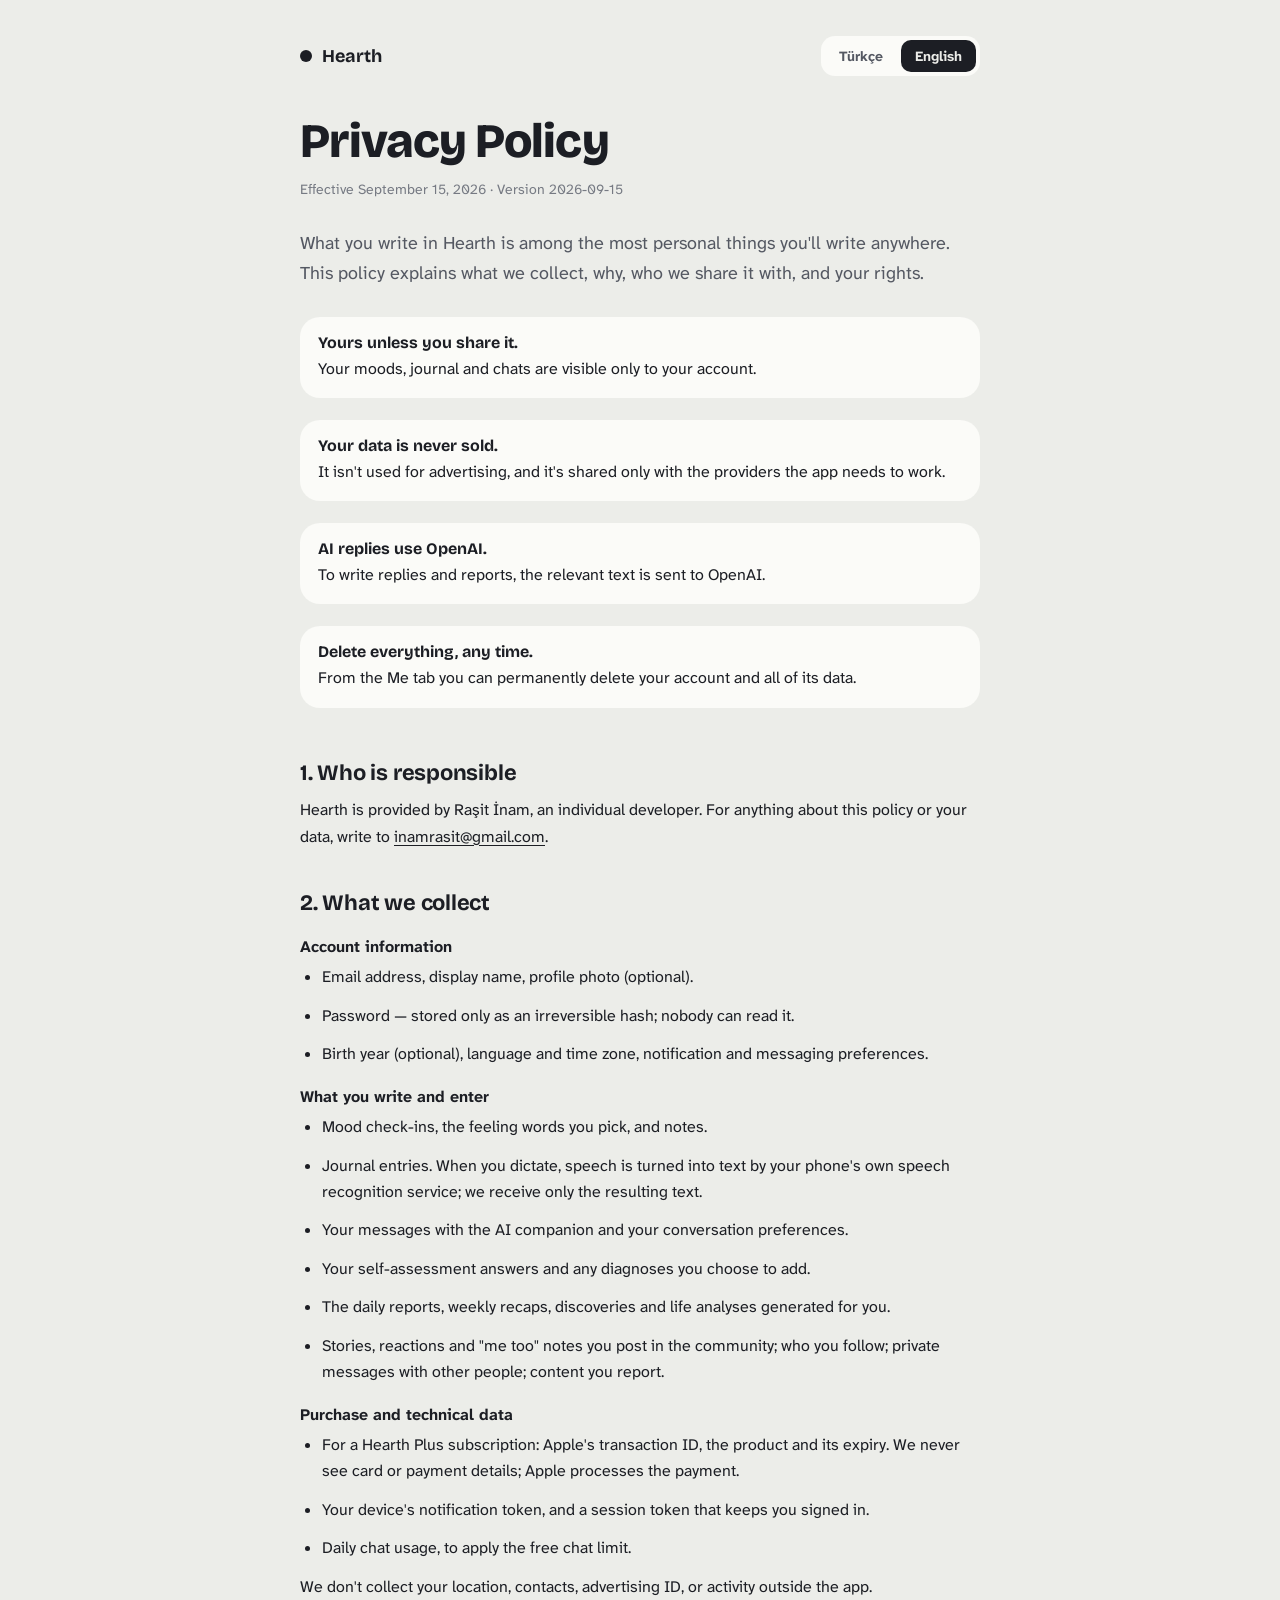
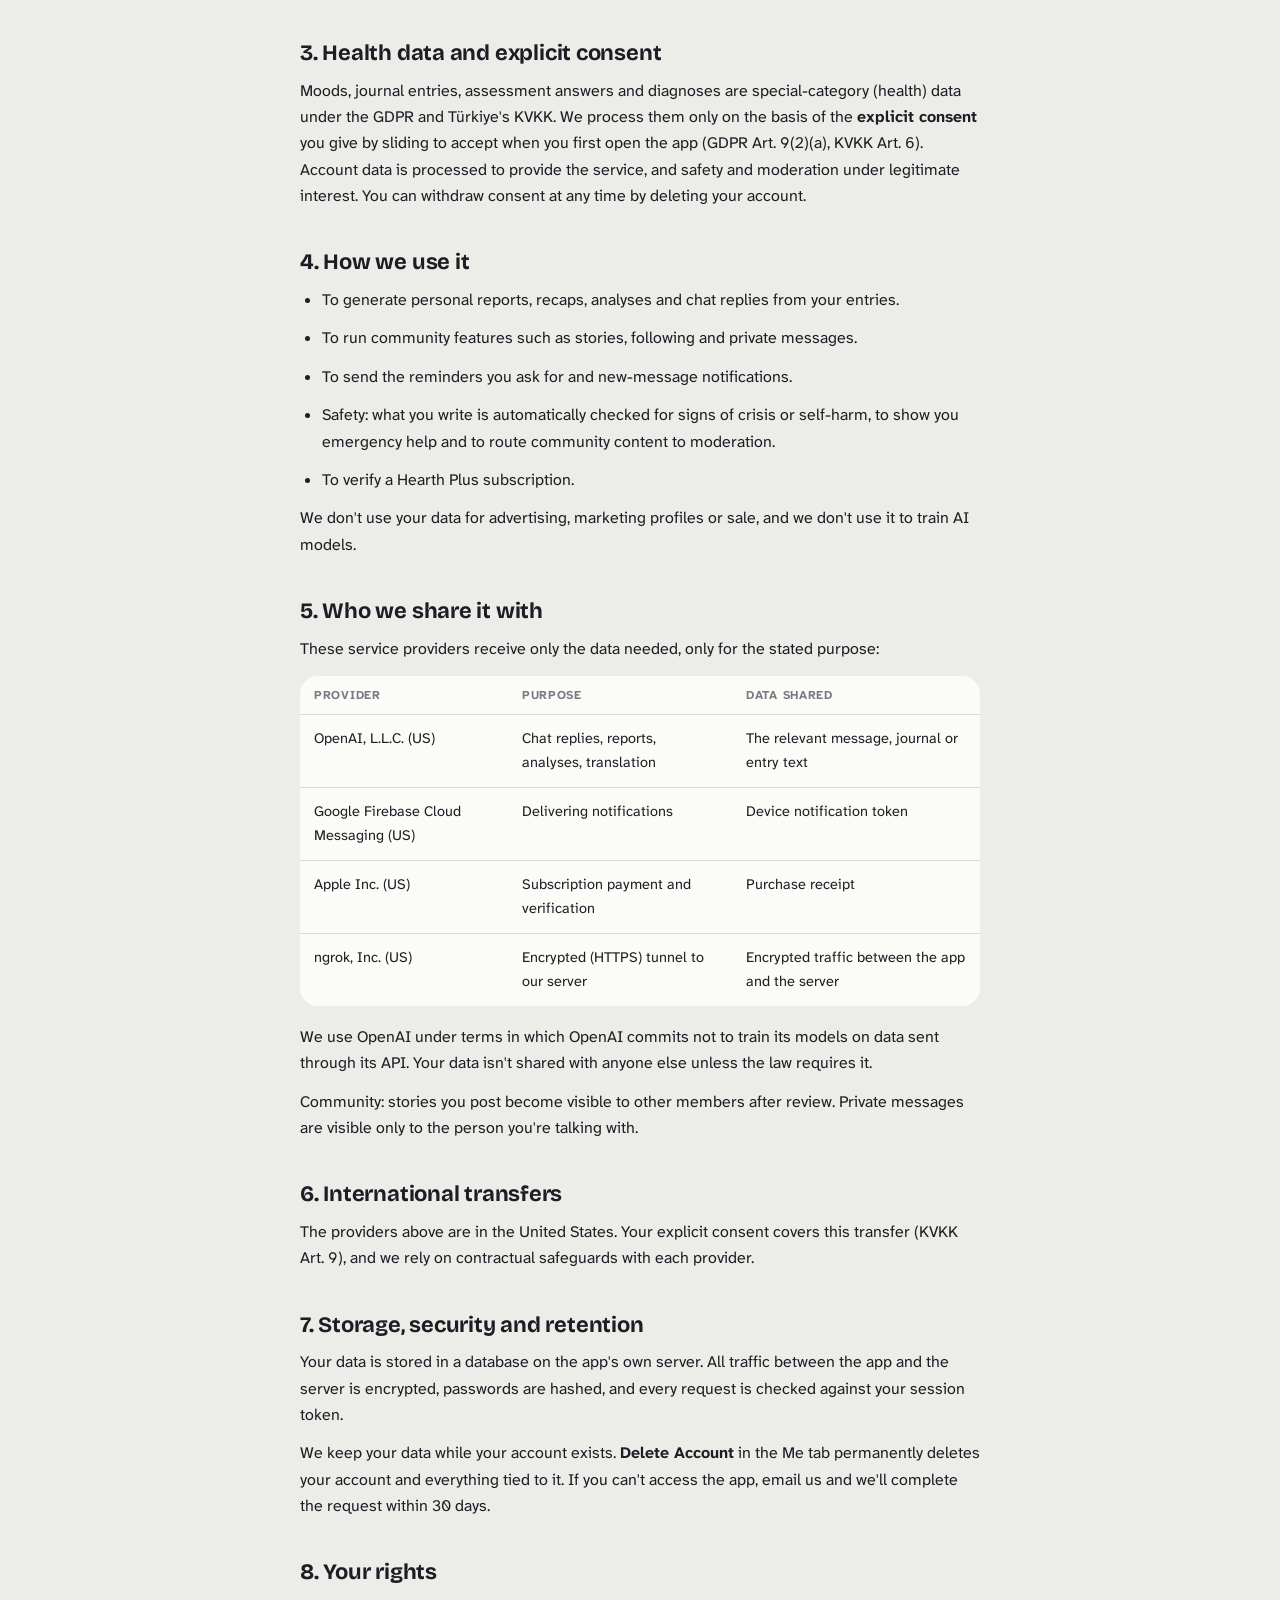
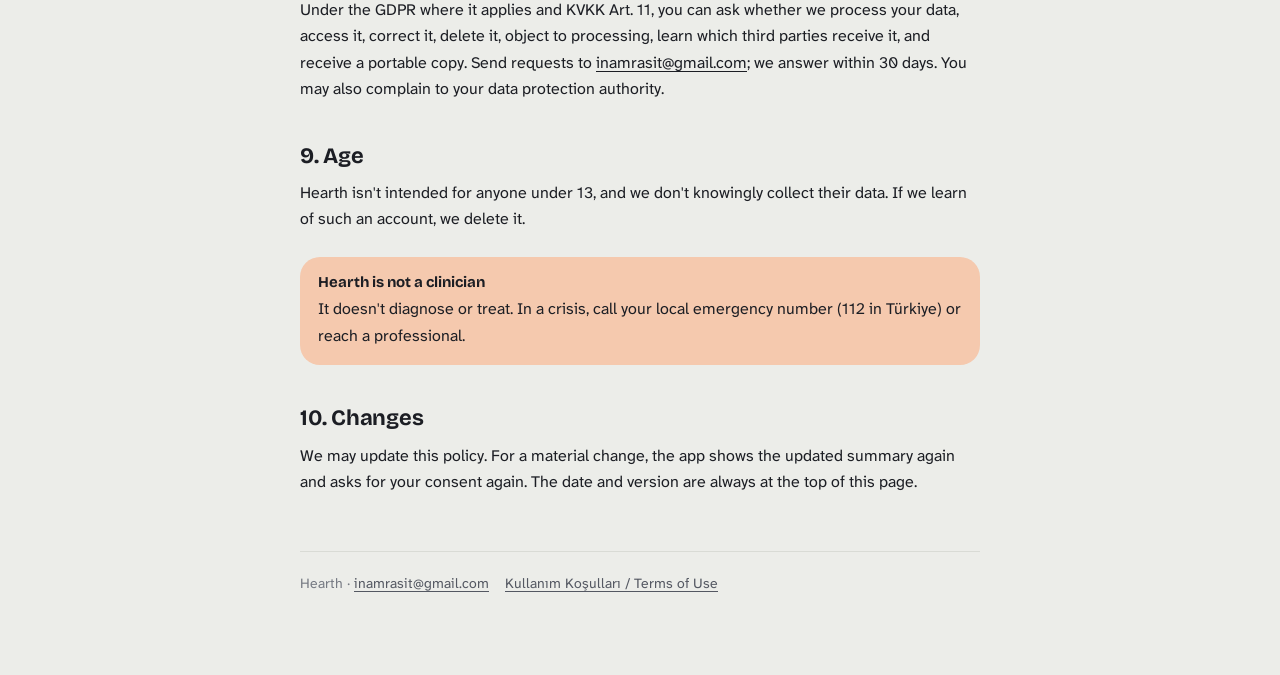
==== index.html @ f1af6a99 "Publish the Hearth privacy policy and terms of use Co-Authored-By: Claude Opus 5 <noreply@anthropic." ====
<!doctype html>
<html lang="tr">
<head>
<meta charset="utf-8">
<meta name="viewport" content="width=device-width, initial-scale=1">
<title>Hearth Privacy Policy</title>
<meta name="description" content="How Hearth collects, uses and protects your data.">
<link rel="preconnect" href="https://fonts.googleapis.com">
<link rel="preconnect" href="https://fonts.gstatic.com" crossorigin>
<link href="https://fonts.googleapis.com/css2?family=Atkinson+Hyperlegible+Next:wght@400;700&family=Bricolage+Grotesque:opsz,wght@12..96,700;12..96,800&display=swap" rel="stylesheet">
<link rel="stylesheet" href="style.css">
</head>
<body>
<div class="wrap">
  <div class="top">
    <a class="brand" href="./"><i></i>Hearth</a>
    <div class="langs" role="group" aria-label="Language">
      <button type="button" data-set="tr" aria-pressed="true">Türkçe</button>
      <button type="button" data-set="en" aria-pressed="false">English</button>
    </div>
  </div>

  <!-- ============================ TÜRKÇE ============================ -->
  <main data-lang="tr" class="on">
    <h1>Gizlilik Politikası</h1>
    <p class="meta">Yürürlük: 15 Eylül 2026 · Sürüm 2026-09-15</p>
    <p class="lead">Hearth'e yazdıkların, en kişisel şeylerinin arasında. Bu politika hangi verileri topladığımızı, neden topladığımızı, kimlerle paylaştığımızı ve haklarını açıklar.</p>

    <ul class="summary">
      <li><b>Sen paylaşmadıkça senin.</b>Ruh hali kayıtların, günlüğün ve sohbetlerin yalnızca senin hesabına görünür.</li>
      <li><b>Verilerin satılmaz.</b>Reklam için kullanılmaz; yalnızca uygulamanın çalışması için gereken sağlayıcılarla paylaşılır.</li>
      <li><b>Yapay zekâ yanıtları için OpenAI kullanılır.</b>Yanıt ve rapor yazabilmek için ilgili metin OpenAI'a gönderilir.</li>
      <li><b>İstediğin an her şeyi silebilirsin.</b>Ben sekmesinden hesabını ve ona bağlı tüm verileri kalıcı olarak silersin.</li>
    </ul>

    <h2>1. Veri sorumlusu</h2>
    <p>Hearth, bireysel geliştirici Raşit İnam tarafından sunulur. Bu politika ve verilerinle ilgili her konuda <a href="mailto:inamrasit@gmail.com">inamrasit@gmail.com</a> adresinden ulaşabilirsin.</p>

    <h2>2. Topladığımız veriler</h2>
    <h3>Hesap bilgileri</h3>
    <ul>
      <li>E-posta adresi, görünen ad, profil fotoğrafı (isteğe bağlı).</li>
      <li>Şifre — yalnızca geri döndürülemez biçimde (hash) saklanır, kimse düz metnini göremez.</li>
      <li>Doğum yılı (isteğe bağlı), dil ve saat dilimi, bildirim ve mesajlaşma tercihleri.</li>
    </ul>
    <h3>Senin yazdıkların ve girdiklerin</h3>
    <ul>
      <li>Ruh hali kayıtları, seçtiğin duygu kelimeleri ve notlar.</li>
      <li>Günlük yazıları. Sesle yazdırdığında metne dönüştürme telefonunun kendi ses tanıma hizmetiyle yapılır; bize yalnızca ortaya çıkan metin gelir.</li>
      <li>Yapay zekâ ile sohbet mesajların ve sohbet tercihlerin.</li>
      <li>Kendi değerlendirme testi yanıtların ve eklemeyi seçtiğin tanılar.</li>
      <li>Senin için üretilen günlük raporlar, haftalık özetler, keşifler ve yaşam analizleri.</li>
      <li>Toplulukta paylaştığın hikayeler, tepkiler ve "ben de" notları; takip ettiklerin; başka kullanıcılarla özel mesajların; bildirdiğin içerikler.</li>
    </ul>
    <h3>Satın alma ve teknik veriler</h3>
    <ul>
      <li>Hearth Plus aboneliğin için Apple'ın işlem kimliği, ürün ve bitiş tarihi. Kart veya ödeme bilgilerini hiçbir zaman görmeyiz; ödemeyi Apple işler.</li>
      <li>Bildirim gönderebilmek için cihazının bildirim jetonu ve oturumunu açık tutan bir oturum belirteci.</li>
      <li>Ücretsiz sohbet sınırını uygulamak için günlük sohbet kullanım miktarı.</li>
    </ul>
    <p>Konum, rehber, reklam kimliği ya da uygulama dışındaki etkinliğini toplamıyoruz.</p>

    <h2>3. Sağlık verisi ve açık rıza</h2>
    <p>Ruh hali, günlük, test yanıtları ve tanılar; KVKK'da "özel nitelikli kişisel veri", GDPR'da "özel kategori veri" sayılır. Bu verileri yalnızca uygulamayı ilk açtığında kaydırarak verdiğin <strong>açık rızaya</strong> dayanarak işleriz (KVKK m.6, GDPR m.9/2-a). Hesap verilerini sözleşmenin ifası, güvenlik ve moderasyon işlemlerini meşru menfaat kapsamında işleriz. Rızanı istediğin zaman hesabını silerek geri alabilirsin.</p>

    <h2>4. Verilerini ne için kullanıyoruz</h2>
    <ul>
      <li>Kayıtlarına dayanarak kişisel raporlar, özetler, analizler ve sohbet yanıtları üretmek.</li>
      <li>Hikaye paylaşımı, takip ve özel mesajlaşma gibi topluluk özelliklerini çalıştırmak.</li>
      <li>İstediğin hatırlatmaları ve yeni mesaj bildirimlerini göndermek.</li>
      <li>Güvenlik: yazdıkların kriz ya da kendine zarar verme işaretleri açısından otomatik olarak değerlendirilir. Amaç sana acil yardım bilgisi göstermek ve topluluk içeriğini moderasyona almaktır.</li>
      <li>Hearth Plus aboneliğini doğrulamak.</li>
    </ul>
    <p>Verilerini reklam, profilleme amaçlı pazarlama veya satış için kullanmayız. Yapay zekâ modellerini eğitmek için kullanmayız.</p>

    <h2>5. Kimlerle paylaşıyoruz</h2>
    <p>Aşağıdaki hizmet sağlayıcılar yalnızca belirtilen amaç için ve yalnızca gereken veriyi alır:</p>
    <div class="table">
      <table>
        <tr><th>Sağlayıcı</th><th>Amaç</th><th>Paylaşılan veri</th></tr>
        <tr><td>OpenAI, L.L.C. (ABD)</td><td>Sohbet yanıtları, raporlar, analizler, çeviri</td><td>İlgili mesaj, günlük veya kayıt metni</td></tr>
        <tr><td>Google Firebase Cloud Messaging (ABD)</td><td>Bildirim iletimi</td><td>Cihaz bildirim jetonu</td></tr>
        <tr><td>Apple Inc. (ABD)</td><td>Abonelik ödemesi ve doğrulaması</td><td>Satın alma makbuzu</td></tr>
        <tr><td>ngrok, Inc. (ABD)</td><td>Sunucuya şifreli (HTTPS) bağlantı tüneli</td><td>Uygulama ile sunucu arasındaki şifreli trafik</td></tr>
      </table>
    </div>
    <p>OpenAI'ın API üzerinden gönderilen verileri model eğitiminde kullanmadığını taahhüt ettiği koşullar altında çalışıyoruz. Yasal bir zorunluluk olmadıkça verilerin başka hiçbir üçüncü tarafla paylaşılmaz.</p>
    <p>Topluluk: paylaştığın hikayeler incelemeden sonra diğer kullanıcılara görünür. Özel mesajların yalnızca konuştuğun kişiye görünür.</p>

    <h2>6. Yurt dışına aktarım</h2>
    <p>Yukarıdaki sağlayıcılar ABD'dedir. Açık rızan, bu aktarım için de alınan rızayı kapsar (KVKK m.9). Sağlayıcılarla veriyi koruyan sözleşmesel güvenceler altında çalışırız.</p>

    <h2>7. Saklama ve güvenlik</h2>
    <p>Verilerin, uygulamanın kendi sunucusundaki veritabanında saklanır. Uygulama ile sunucu arasındaki tüm trafik şifrelidir. Şifreler hash'lenir, her istek oturum belirteciyle doğrulanır.</p>
    <p>Hesabın açık olduğu sürece verilerini saklarız. Ben sekmesindeki <strong>Hesabı sil</strong> ile hesabın ve ona bağlı tüm kayıtlar kalıcı olarak silinir. Uygulamaya erişemiyorsan e-postayla yazman yeterli; talebini en geç 30 gün içinde yerine getiririz.</p>

    <h2>8. Hakların</h2>
    <p>KVKK m.11 ve uygulandığı ölçüde GDPR kapsamında verilerinin işlenip işlenmediğini öğrenme, erişme, düzeltme, silme, işlemeye itiraz etme, aktarılan üçüncü tarafları öğrenme ve veri taşınabilirliği hakların vardır. Taleplerini <a href="mailto:inamrasit@gmail.com">inamrasit@gmail.com</a> adresine gönderebilirsin; en geç 30 gün içinde yanıtlarız. Kişisel Verileri Koruma Kurulu'na şikâyette bulunma hakkın saklıdır.</p>

    <h2>9. Yaş sınırı</h2>
    <p>Hearth 13 yaşından küçükler için değildir ve bu yaş grubundan bilerek veri toplamaz. Böyle bir hesap fark edersek sileriz.</p>

    <div class="note"><b>Hearth bir sağlık uzmanı değildir</b>Tanı koymaz, tedavi etmez. Acil bir durumdaysan 112'yi ara ya da bir uzmana başvur.</div>

    <h2>10. Değişiklikler</h2>
    <p>Bu politikayı güncelleyebiliriz. Önemli bir değişiklikte güncel özeti uygulamada yeniden gösterir, onayını tekrar isteriz. Tarih ve sürüm her zaman bu sayfanın başında yazar.</p>
  </main>

  <!-- ============================ ENGLISH ============================ -->
  <main data-lang="en">
    <h1>Privacy Policy</h1>
    <p class="meta">Effective September 15, 2026 · Version 2026-09-15</p>
    <p class="lead">What you write in Hearth is among the most personal things you'll write anywhere. This policy explains what we collect, why, who we share it with, and your rights.</p>

    <ul class="summary">
      <li><b>Yours unless you share it.</b>Your moods, journal and chats are visible only to your account.</li>
      <li><b>Your data is never sold.</b>It isn't used for advertising, and it's shared only with the providers the app needs to work.</li>
      <li><b>AI replies use OpenAI.</b>To write replies and reports, the relevant text is sent to OpenAI.</li>
      <li><b>Delete everything, any time.</b>From the Me tab you can permanently delete your account and all of its data.</li>
    </ul>

    <h2>1. Who is responsible</h2>
    <p>Hearth is provided by Raşit İnam, an individual developer. For anything about this policy or your data, write to <a href="mailto:inamrasit@gmail.com">inamrasit@gmail.com</a>.</p>

    <h2>2. What we collect</h2>
    <h3>Account information</h3>
    <ul>
      <li>Email address, display name, profile photo (optional).</li>
      <li>Password — stored only as an irreversible hash; nobody can read it.</li>
      <li>Birth year (optional), language and time zone, notification and messaging preferences.</li>
    </ul>
    <h3>What you write and enter</h3>
    <ul>
      <li>Mood check-ins, the feeling words you pick, and notes.</li>
      <li>Journal entries. When you dictate, speech is turned into text by your phone's own speech recognition service; we receive only the resulting text.</li>
      <li>Your messages with the AI companion and your conversation preferences.</li>
      <li>Your self-assessment answers and any diagnoses you choose to add.</li>
      <li>The daily reports, weekly recaps, discoveries and life analyses generated for you.</li>
      <li>Stories, reactions and "me too" notes you post in the community; who you follow; private messages with other people; content you report.</li>
    </ul>
    <h3>Purchase and technical data</h3>
    <ul>
      <li>For a Hearth Plus subscription: Apple's transaction ID, the product and its expiry. We never see card or payment details; Apple processes the payment.</li>
      <li>Your device's notification token, and a session token that keeps you signed in.</li>
      <li>Daily chat usage, to apply the free chat limit.</li>
    </ul>
    <p>We don't collect your location, contacts, advertising ID, or activity outside the app.</p>

    <h2>3. Health data and explicit consent</h2>
    <p>Moods, journal entries, assessment answers and diagnoses are special-category (health) data under the GDPR and Türkiye's KVKK. We process them only on the basis of the <strong>explicit consent</strong> you give by sliding to accept when you first open the app (GDPR Art. 9(2)(a), KVKK Art. 6). Account data is processed to provide the service, and safety and moderation under legitimate interest. You can withdraw consent at any time by deleting your account.</p>

    <h2>4. How we use it</h2>
    <ul>
      <li>To generate personal reports, recaps, analyses and chat replies from your entries.</li>
      <li>To run community features such as stories, following and private messages.</li>
      <li>To send the reminders you ask for and new-message notifications.</li>
      <li>Safety: what you write is automatically checked for signs of crisis or self-harm, to show you emergency help and to route community content to moderation.</li>
      <li>To verify a Hearth Plus subscription.</li>
    </ul>
    <p>We don't use your data for advertising, marketing profiles or sale, and we don't use it to train AI models.</p>

    <h2>5. Who we share it with</h2>
    <p>These service providers receive only the data needed, only for the stated purpose:</p>
    <div class="table">
      <table>
        <tr><th>Provider</th><th>Purpose</th><th>Data shared</th></tr>
        <tr><td>OpenAI, L.L.C. (US)</td><td>Chat replies, reports, analyses, translation</td><td>The relevant message, journal or entry text</td></tr>
        <tr><td>Google Firebase Cloud Messaging (US)</td><td>Delivering notifications</td><td>Device notification token</td></tr>
        <tr><td>Apple Inc. (US)</td><td>Subscription payment and verification</td><td>Purchase receipt</td></tr>
        <tr><td>ngrok, Inc. (US)</td><td>Encrypted (HTTPS) tunnel to our server</td><td>Encrypted traffic between the app and the server</td></tr>
      </table>
    </div>
    <p>We use OpenAI under terms in which OpenAI commits not to train its models on data sent through its API. Your data isn't shared with anyone else unless the law requires it.</p>
    <p>Community: stories you post become visible to other members after review. Private messages are visible only to the person you're talking with.</p>

    <h2>6. International transfers</h2>
    <p>The providers above are in the United States. Your explicit consent covers this transfer (KVKK Art. 9), and we rely on contractual safeguards with each provider.</p>

    <h2>7. Storage, security and retention</h2>
    <p>Your data is stored in a database on the app's own server. All traffic between the app and the server is encrypted, passwords are hashed, and every request is checked against your session token.</p>
    <p>We keep your data while your account exists. <strong>Delete Account</strong> in the Me tab permanently deletes your account and everything tied to it. If you can't access the app, email us and we'll complete the request within 30 days.</p>

    <h2>8. Your rights</h2>
    <p>Under the GDPR where it applies and KVKK Art. 11, you can ask whether we process your data, access it, correct it, delete it, object to processing, learn which third parties receive it, and receive a portable copy. Send requests to <a href="mailto:inamrasit@gmail.com">inamrasit@gmail.com</a>; we answer within 30 days. You may also complain to your data protection authority.</p>

    <h2>9. Age</h2>
    <p>Hearth isn't intended for anyone under 13, and we don't knowingly collect their data. If we learn of such an account, we delete it.</p>

    <div class="note"><b>Hearth is not a clinician</b>It doesn't diagnose or treat. In a crisis, call your local emergency number (112 in Türkiye) or reach a professional.</div>

    <h2>10. Changes</h2>
    <p>We may update this policy. For a material change, the app shows the updated summary again and asks for your consent again. The date and version are always at the top of this page.</p>
  </main>

  <footer>
    <span>Hearth · <a href="mailto:inamrasit@gmail.com">inamrasit@gmail.com</a></span>
    <a href="terms.html">Kullanım Koşulları / Terms of Use</a>
  </footer>
</div>
<script src="lang.js"></script>
</body>
</html>
---- style.css ----
:root {
  --ground: #ECEDE9;
  --card: #FBFBF8;
  --ink: #1C1E24;
  --ink-2: #545862;
  --ink-3: #767A83;
  --rule: #D9DBD5;
  --lilac: #DCCDEB;
  --mint: #BDE3CC;
  --peach: #F5C9AE;
  --on-tint: #1C1E24;
  --display: 'Bricolage Grotesque', 'Segoe UI', system-ui, sans-serif;
  --body: 'Atkinson Hyperlegible Next', 'Segoe UI', system-ui, sans-serif;
}
@media (prefers-color-scheme: dark) {
  :root {
    --ground: #14161C;
    --card: #20232B;
    --ink: #ECEDEF;
    --ink-2: #B3B7BF;
    --ink-3: #8E929B;
    --rule: #2E323B;
  }
}

* { box-sizing: border-box; }
html { -webkit-text-size-adjust: 100%; }
body {
  margin: 0;
  background: var(--ground);
  color: var(--ink);
  font: 16px/1.65 var(--body);
  -webkit-font-smoothing: antialiased;
}
.wrap { max-width: 720px; margin: 0 auto; padding: 36px 20px 80px; }

.top { display: flex; align-items: center; justify-content: space-between; gap: 12px; flex-wrap: wrap; margin-bottom: 40px; }
.brand { display: flex; align-items: center; gap: 10px; font: 700 18px/1 var(--display); color: var(--ink); text-decoration: none; }
.brand i { width: 12px; height: 12px; border-radius: 50%; background: var(--ink); }
.langs { display: flex; gap: 4px; background: var(--card); padding: 4px; border-radius: 14px; }
.langs button {
  appearance: none; border: 0; background: transparent; color: var(--ink-2);
  font: 700 14px/1 var(--body); padding: 9px 14px; border-radius: 10px; cursor: pointer;
}
.langs button[aria-pressed="true"] { background: var(--ink); color: var(--ground); }
.langs button:focus-visible, a:focus-visible { outline: 3px solid var(--lilac); outline-offset: 2px; }

h1 { font: 800 clamp(34px, 7vw, 48px)/1.05 var(--display); letter-spacing: -0.02em; margin: 0 0 12px; text-wrap: balance; }
.meta { color: var(--ink-3); font-size: 14px; margin: 0 0 28px; }
.lead { font-size: 18px; color: var(--ink-2); margin: 0 0 28px; }

.summary { display: grid; gap: 10px; margin: 0 0 36px; padding: 0; list-style: none; }
.summary li { background: var(--card); border-radius: 20px; padding: 16px 18px; }
.summary b { display: block; font: 700 16px/1.3 var(--display); margin-bottom: 2px; }

h2 { font: 700 22px/1.25 var(--display); margin: 40px 0 10px; letter-spacing: -0.01em; }
h3 { font: 700 16px/1.3 var(--body); margin: 20px 0 6px; }
p, li { margin: 0 0 12px; }
ul { padding-left: 22px; margin: 0 0 12px; }
a { color: var(--ink); text-underline-offset: 3px; }
strong { font-weight: 700; }

.note { background: var(--peach); color: var(--on-tint); border-radius: 20px; padding: 16px 18px; margin: 24px 0; }
.note b { display: block; font: 700 15px/1.3 var(--display); margin-bottom: 4px; }

.table { overflow-x: auto; margin: 14px 0 18px; background: var(--card); border-radius: 18px; }
table { width: 100%; border-collapse: collapse; font-size: 14.5px; min-width: 520px; }
th, td { text-align: left; vertical-align: top; padding: 12px 14px; border-bottom: 1px solid var(--rule); }
tr:last-child td { border-bottom: 0; }
th { font: 700 12px/1.2 var(--body); letter-spacing: 0.06em; text-transform: uppercase; color: var(--ink-3); }

footer { margin-top: 56px; padding-top: 20px; border-top: 1px solid var(--rule); color: var(--ink-3); font-size: 14px; display: flex; gap: 16px; flex-wrap: wrap; }
footer a { color: var(--ink-2); }

[data-lang] { display: none; }
[data-lang].on { display: block; }
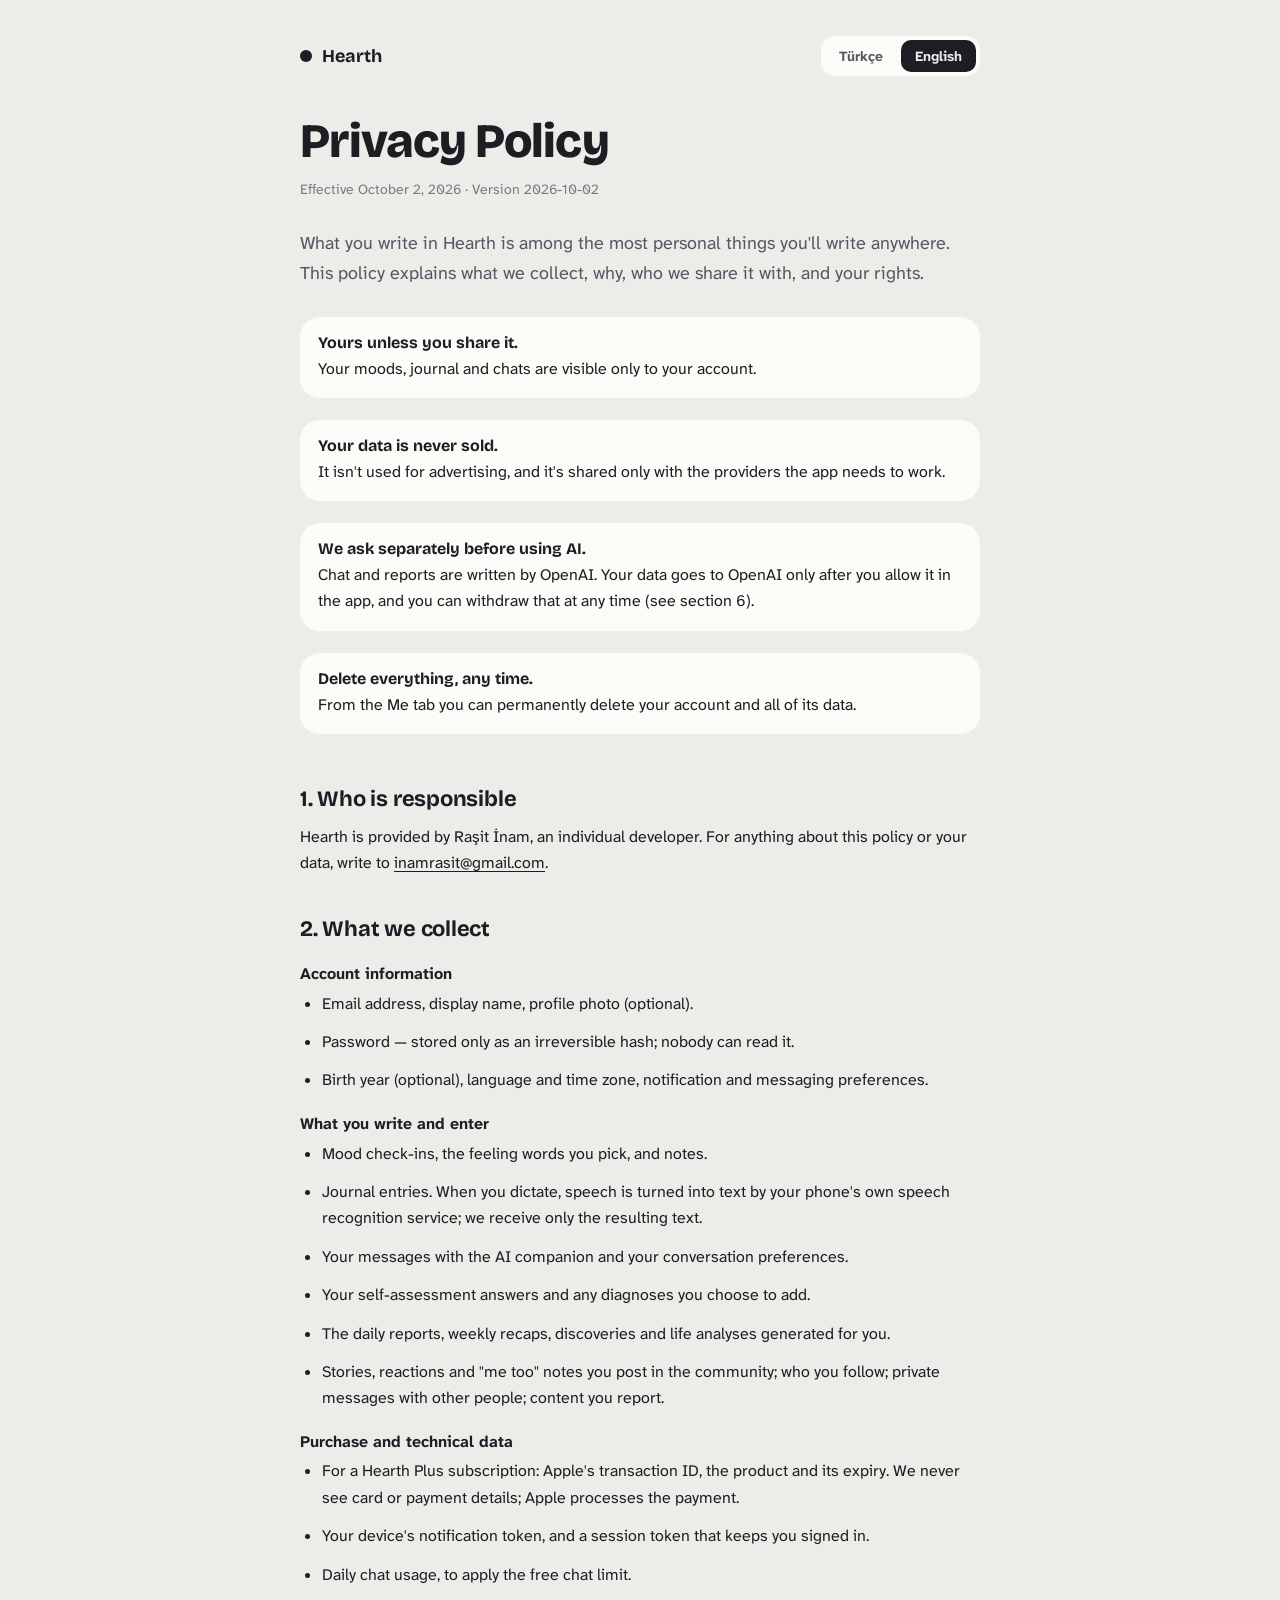
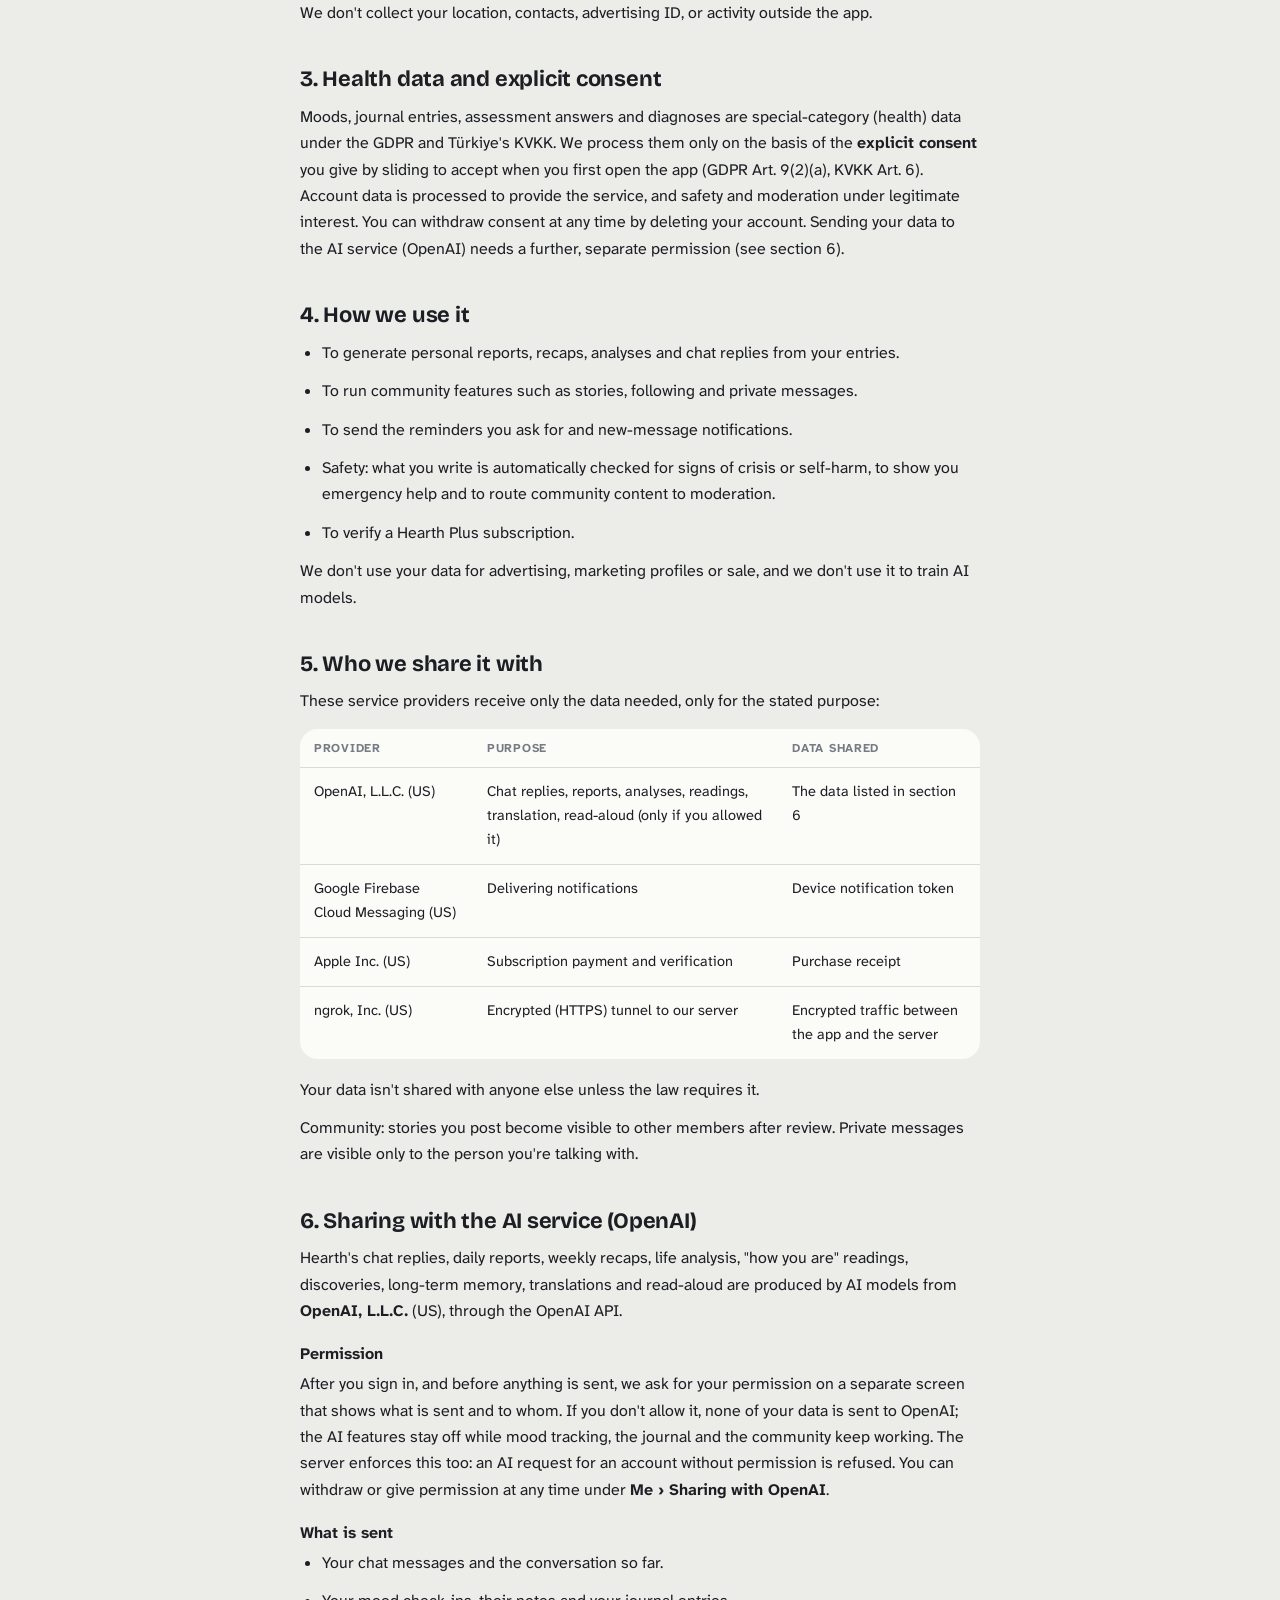
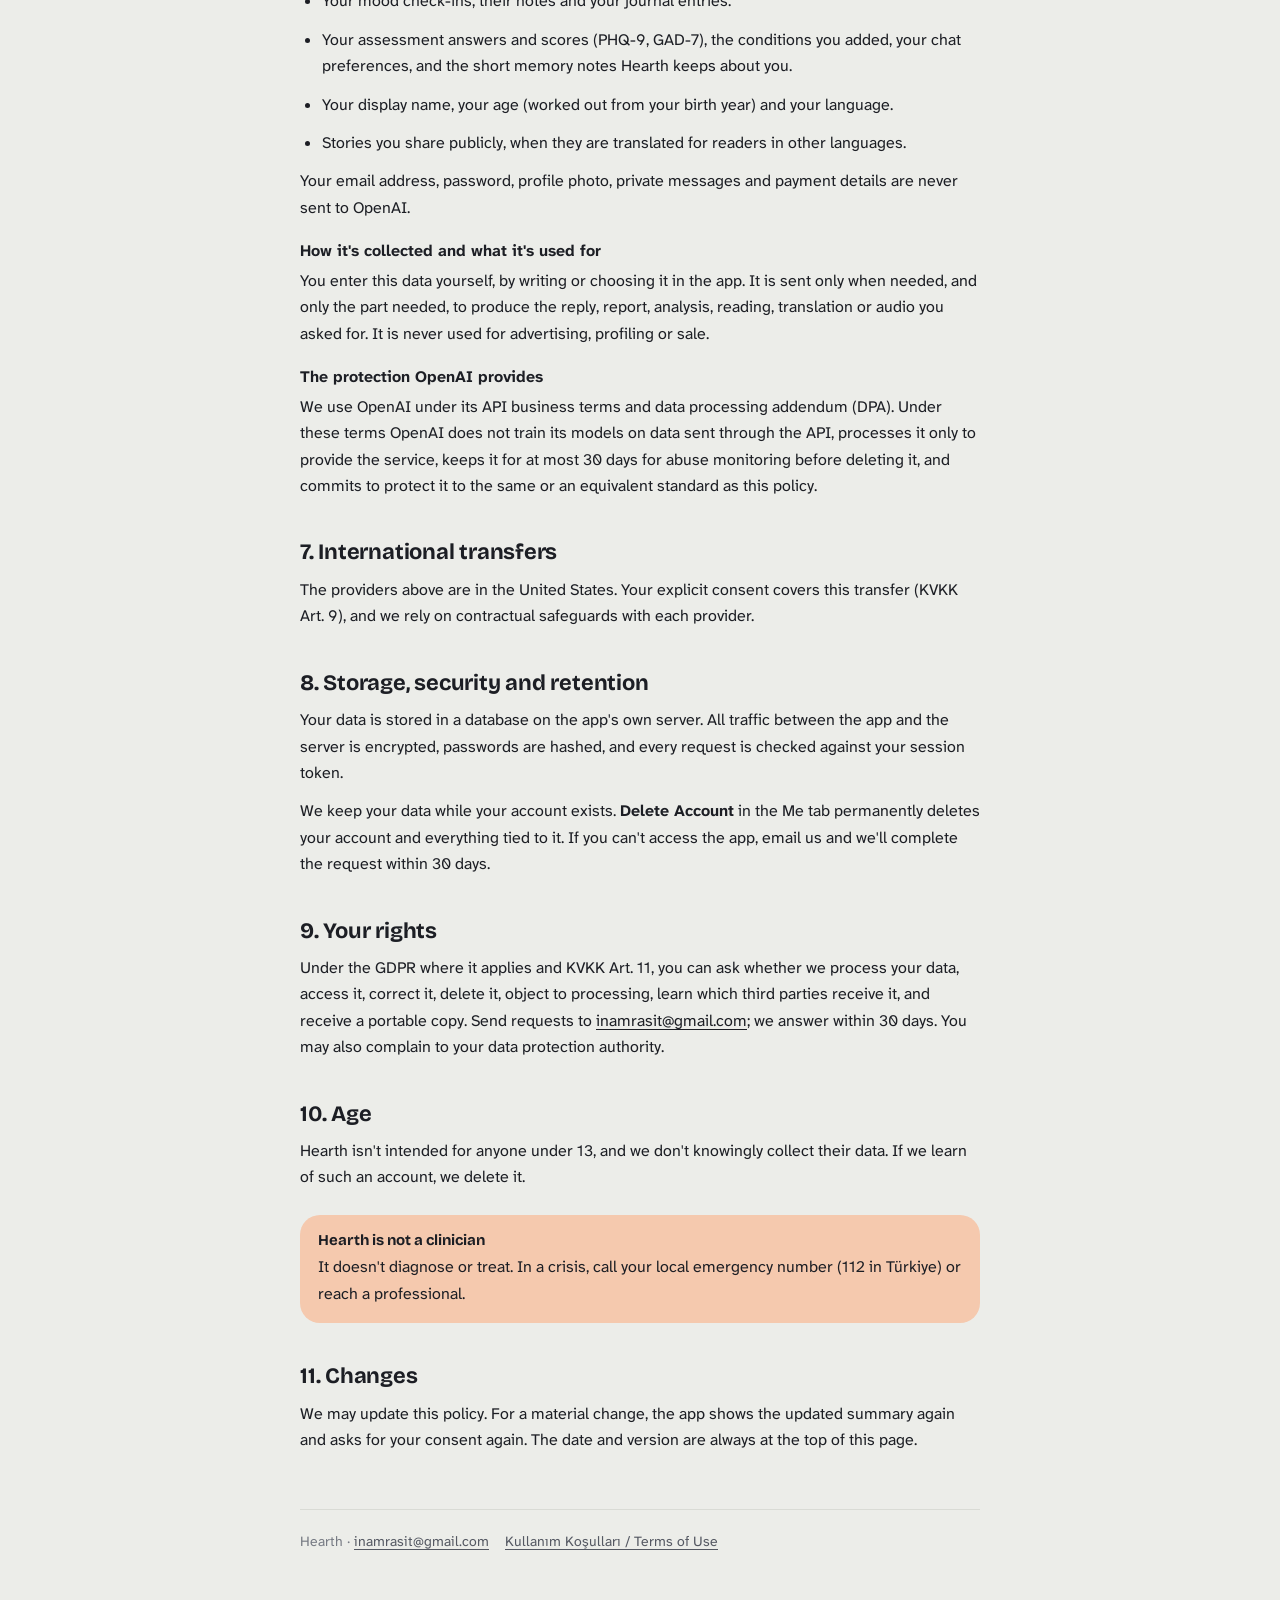
==== commit e20ebda2: "Describe sharing with OpenAI and the separate in-app permission Apple asked (guidelines 5.1.1(i) and" ====
--- a/index.html
+++ b/index.html
@@ -23,13 +23,13 @@
   <!-- ============================ TÜRKÇE ============================ -->
   <main data-lang="tr" class="on">
     <h1>Gizlilik Politikası</h1>
-    <p class="meta">Yürürlük: 15 Eylül 2026 · Sürüm 2026-09-15</p>
+    <p class="meta">Yürürlük: 2 Ekim 2026 · Sürüm 2026-10-02</p>
     <p class="lead">Hearth'e yazdıkların, en kişisel şeylerinin arasında. Bu politika hangi verileri topladığımızı, neden topladığımızı, kimlerle paylaştığımızı ve haklarını açıklar.</p>
 
     <ul class="summary">
       <li><b>Sen paylaşmadıkça senin.</b>Ruh hali kayıtların, günlüğün ve sohbetlerin yalnızca senin hesabına görünür.</li>
       <li><b>Verilerin satılmaz.</b>Reklam için kullanılmaz; yalnızca uygulamanın çalışması için gereken sağlayıcılarla paylaşılır.</li>
-      <li><b>Yapay zekâ yanıtları için OpenAI kullanılır.</b>Yanıt ve rapor yazabilmek için ilgili metin OpenAI'a gönderilir.</li>
+      <li><b>Yapay zekâ için ayrıca izin isteriz.</b>Sohbet ve raporları OpenAI yazar. Verilerin OpenAI'a yalnızca uygulamada ayrıca izin verdikten sonra gönderilir; izni istediğin an geri alabilirsin (bkz. bölüm 6).</li>
       <li><b>İstediğin an her şeyi silebilirsin.</b>Ben sekmesinden hesabını ve ona bağlı tüm verileri kalıcı olarak silersin.</li>
     </ul>
 
@@ -61,7 +61,7 @@
     <p>Konum, rehber, reklam kimliği ya da uygulama dışındaki etkinliğini toplamıyoruz.</p>
 
     <h2>3. Sağlık verisi ve açık rıza</h2>
-    <p>Ruh hali, günlük, test yanıtları ve tanılar; KVKK'da "özel nitelikli kişisel veri", GDPR'da "özel kategori veri" sayılır. Bu verileri yalnızca uygulamayı ilk açtığında kaydırarak verdiğin <strong>açık rızaya</strong> dayanarak işleriz (KVKK m.6, GDPR m.9/2-a). Hesap verilerini sözleşmenin ifası, güvenlik ve moderasyon işlemlerini meşru menfaat kapsamında işleriz. Rızanı istediğin zaman hesabını silerek geri alabilirsin.</p>
+    <p>Ruh hali, günlük, test yanıtları ve tanılar; KVKK'da "özel nitelikli kişisel veri", GDPR'da "özel kategori veri" sayılır. Bu verileri yalnızca uygulamayı ilk açtığında kaydırarak verdiğin <strong>açık rızaya</strong> dayanarak işleriz (KVKK m.6, GDPR m.9/2-a). Hesap verilerini sözleşmenin ifası, güvenlik ve moderasyon işlemlerini meşru menfaat kapsamında işleriz. Rızanı istediğin zaman hesabını silerek geri alabilirsin. Verilerinin yapay zekâ servisine (OpenAI) gönderilmesi için ayrıca, ayrı bir izin isteriz (bkz. bölüm 6).</p>
 
     <h2>4. Verilerini ne için kullanıyoruz</h2>
     <ul>
@@ -78,44 +78,62 @@
     <div class="table">
       <table>
         <tr><th>Sağlayıcı</th><th>Amaç</th><th>Paylaşılan veri</th></tr>
-        <tr><td>OpenAI, L.L.C. (ABD)</td><td>Sohbet yanıtları, raporlar, analizler, çeviri</td><td>İlgili mesaj, günlük veya kayıt metni</td></tr>
+        <tr><td>OpenAI, L.L.C. (ABD)</td><td>Sohbet yanıtları, raporlar, analizler, okumalar, çeviri, sesli okuma (yalnızca izin verdiysen)</td><td>Bölüm 6'da sayılan veriler</td></tr>
         <tr><td>Google Firebase Cloud Messaging (ABD)</td><td>Bildirim iletimi</td><td>Cihaz bildirim jetonu</td></tr>
         <tr><td>Apple Inc. (ABD)</td><td>Abonelik ödemesi ve doğrulaması</td><td>Satın alma makbuzu</td></tr>
         <tr><td>ngrok, Inc. (ABD)</td><td>Sunucuya şifreli (HTTPS) bağlantı tüneli</td><td>Uygulama ile sunucu arasındaki şifreli trafik</td></tr>
       </table>
     </div>
-    <p>OpenAI'ın API üzerinden gönderilen verileri model eğitiminde kullanmadığını taahhüt ettiği koşullar altında çalışıyoruz. Yasal bir zorunluluk olmadıkça verilerin başka hiçbir üçüncü tarafla paylaşılmaz.</p>
+    <p>Yasal bir zorunluluk olmadıkça verilerin başka hiçbir üçüncü tarafla paylaşılmaz.</p>
     <p>Topluluk: paylaştığın hikayeler incelemeden sonra diğer kullanıcılara görünür. Özel mesajların yalnızca konuştuğun kişiye görünür.</p>
 
-    <h2>6. Yurt dışına aktarım</h2>
+    <h2>6. Yapay zekâ servisi (OpenAI) ile paylaşım</h2>
+    <p>Hearth'teki sohbet yanıtları, günlük raporlar, haftalık özetler, yaşam analizi, "durumun" okumaları, keşifler, uzun süreli hafıza, çeviriler ve sesli okuma, <strong>OpenAI, L.L.C.</strong> (ABD) şirketinin yapay zekâ modelleriyle, OpenAI API'si üzerinden üretilir.</p>
+    <h3>İzin</h3>
+    <p>Uygulamaya giriş yaptıktan sonra, herhangi bir veri gönderilmeden önce, neyin kime gönderileceğini gösteren ayrı bir ekranda izin isteriz. İzin vermezsen OpenAI'a hiçbir verin gönderilmez; yapay zekâ özellikleri kapalı kalır, ruh hali takibi, günlük ve topluluk özellikleri çalışmaya devam eder. Bu izin sunucuda da denetlenir: izin vermemiş bir hesap için yapay zekâ isteği reddedilir. İzni istediğin an <strong>Ben › OpenAI ile paylaşım</strong> bölümünden geri alabilir ya da yeniden verebilirsin.</p>
+    <h3>Gönderilen veriler</h3>
+    <ul>
+      <li>Sohbet mesajların ve o ana kadarki konuşma.</li>
+      <li>Ruh hali kayıtların, notları ve günlük yazıların.</li>
+      <li>Değerlendirme testi cevapların ve skorların (PHQ-9, GAD-7), eklediğin tanılar, sohbet tercihlerin ve Hearth'in senin hakkında tuttuğu kısa hafıza notları.</li>
+      <li>Görünen adın, yaşın (doğum yılından hesaplanır) ve dil tercihin.</li>
+      <li>Herkese açık paylaştığın hikâyeler, başka dildeki okurlar için çevrilirken.</li>
+    </ul>
+    <p>E-posta adresin, şifren, profil fotoğrafın, özel mesajların ve ödeme bilgilerin OpenAI'a gönderilmez.</p>
+    <h3>Nasıl toplanır, ne için kullanılır</h3>
+    <p>Bu verileri sen uygulamaya yazarak ya da seçerek girersin. Yalnızca istediğin yanıtı, raporu, analizi, okumayı, çeviriyi veya sesi üretmek için, gerektiği anda ve gereken kısmıyla gönderilir. Reklam, profilleme veya satış için kullanılmaz.</p>
+    <h3>OpenAI'ın sağladığı koruma</h3>
+    <p>OpenAI'ı API iş koşulları ve veri işleme eki (DPA) kapsamında kullanıyoruz. Bu koşullara göre OpenAI, API üzerinden gönderilen verileri modellerini eğitmek için kullanmaz, yalnızca hizmeti sunmak için işler, kötüye kullanım denetimi için en fazla 30 gün saklayıp siler ve verileri bu politikadakiyle aynı ya da eşdeğer düzeyde korumayı taahhüt eder.</p>
+
+    <h2>7. Yurt dışına aktarım</h2>
     <p>Yukarıdaki sağlayıcılar ABD'dedir. Açık rızan, bu aktarım için de alınan rızayı kapsar (KVKK m.9). Sağlayıcılarla veriyi koruyan sözleşmesel güvenceler altında çalışırız.</p>
 
-    <h2>7. Saklama ve güvenlik</h2>
+    <h2>8. Saklama ve güvenlik</h2>
     <p>Verilerin, uygulamanın kendi sunucusundaki veritabanında saklanır. Uygulama ile sunucu arasındaki tüm trafik şifrelidir. Şifreler hash'lenir, her istek oturum belirteciyle doğrulanır.</p>
     <p>Hesabın açık olduğu sürece verilerini saklarız. Ben sekmesindeki <strong>Hesabı sil</strong> ile hesabın ve ona bağlı tüm kayıtlar kalıcı olarak silinir. Uygulamaya erişemiyorsan e-postayla yazman yeterli; talebini en geç 30 gün içinde yerine getiririz.</p>
 
-    <h2>8. Hakların</h2>
+    <h2>9. Hakların</h2>
     <p>KVKK m.11 ve uygulandığı ölçüde GDPR kapsamında verilerinin işlenip işlenmediğini öğrenme, erişme, düzeltme, silme, işlemeye itiraz etme, aktarılan üçüncü tarafları öğrenme ve veri taşınabilirliği hakların vardır. Taleplerini <a href="mailto:inamrasit@gmail.com">inamrasit@gmail.com</a> adresine gönderebilirsin; en geç 30 gün içinde yanıtlarız. Kişisel Verileri Koruma Kurulu'na şikâyette bulunma hakkın saklıdır.</p>
 
-    <h2>9. Yaş sınırı</h2>
+    <h2>10. Yaş sınırı</h2>
     <p>Hearth 13 yaşından küçükler için değildir ve bu yaş grubundan bilerek veri toplamaz. Böyle bir hesap fark edersek sileriz.</p>
 
     <div class="note"><b>Hearth bir sağlık uzmanı değildir</b>Tanı koymaz, tedavi etmez. Acil bir durumdaysan 112'yi ara ya da bir uzmana başvur.</div>
 
-    <h2>10. Değişiklikler</h2>
+    <h2>11. Değişiklikler</h2>
     <p>Bu politikayı güncelleyebiliriz. Önemli bir değişiklikte güncel özeti uygulamada yeniden gösterir, onayını tekrar isteriz. Tarih ve sürüm her zaman bu sayfanın başında yazar.</p>
   </main>
 
   <!-- ============================ ENGLISH ============================ -->
   <main data-lang="en">
     <h1>Privacy Policy</h1>
-    <p class="meta">Effective September 15, 2026 · Version 2026-09-15</p>
+    <p class="meta">Effective October 2, 2026 · Version 2026-10-02</p>
     <p class="lead">What you write in Hearth is among the most personal things you'll write anywhere. This policy explains what we collect, why, who we share it with, and your rights.</p>
 
     <ul class="summary">
       <li><b>Yours unless you share it.</b>Your moods, journal and chats are visible only to your account.</li>
       <li><b>Your data is never sold.</b>It isn't used for advertising, and it's shared only with the providers the app needs to work.</li>
-      <li><b>AI replies use OpenAI.</b>To write replies and reports, the relevant text is sent to OpenAI.</li>
+      <li><b>We ask separately before using AI.</b>Chat and reports are written by OpenAI. Your data goes to OpenAI only after you allow it in the app, and you can withdraw that at any time (see section 6).</li>
       <li><b>Delete everything, any time.</b>From the Me tab you can permanently delete your account and all of its data.</li>
     </ul>
 
@@ -147,7 +165,7 @@
     <p>We don't collect your location, contacts, advertising ID, or activity outside the app.</p>
 
     <h2>3. Health data and explicit consent</h2>
-    <p>Moods, journal entries, assessment answers and diagnoses are special-category (health) data under the GDPR and Türkiye's KVKK. We process them only on the basis of the <strong>explicit consent</strong> you give by sliding to accept when you first open the app (GDPR Art. 9(2)(a), KVKK Art. 6). Account data is processed to provide the service, and safety and moderation under legitimate interest. You can withdraw consent at any time by deleting your account.</p>
+    <p>Moods, journal entries, assessment answers and diagnoses are special-category (health) data under the GDPR and Türkiye's KVKK. We process them only on the basis of the <strong>explicit consent</strong> you give by sliding to accept when you first open the app (GDPR Art. 9(2)(a), KVKK Art. 6). Account data is processed to provide the service, and safety and moderation under legitimate interest. You can withdraw consent at any time by deleting your account. Sending your data to the AI service (OpenAI) needs a further, separate permission (see section 6).</p>
 
     <h2>4. How we use it</h2>
     <ul>
@@ -164,31 +182,49 @@
     <div class="table">
       <table>
         <tr><th>Provider</th><th>Purpose</th><th>Data shared</th></tr>
-        <tr><td>OpenAI, L.L.C. (US)</td><td>Chat replies, reports, analyses, translation</td><td>The relevant message, journal or entry text</td></tr>
+        <tr><td>OpenAI, L.L.C. (US)</td><td>Chat replies, reports, analyses, readings, translation, read-aloud (only if you allowed it)</td><td>The data listed in section 6</td></tr>
         <tr><td>Google Firebase Cloud Messaging (US)</td><td>Delivering notifications</td><td>Device notification token</td></tr>
         <tr><td>Apple Inc. (US)</td><td>Subscription payment and verification</td><td>Purchase receipt</td></tr>
         <tr><td>ngrok, Inc. (US)</td><td>Encrypted (HTTPS) tunnel to our server</td><td>Encrypted traffic between the app and the server</td></tr>
       </table>
     </div>
-    <p>We use OpenAI under terms in which OpenAI commits not to train its models on data sent through its API. Your data isn't shared with anyone else unless the law requires it.</p>
+    <p>Your data isn't shared with anyone else unless the law requires it.</p>
     <p>Community: stories you post become visible to other members after review. Private messages are visible only to the person you're talking with.</p>
 
-    <h2>6. International transfers</h2>
+    <h2>6. Sharing with the AI service (OpenAI)</h2>
+    <p>Hearth's chat replies, daily reports, weekly recaps, life analysis, "how you are" readings, discoveries, long-term memory, translations and read-aloud are produced by AI models from <strong>OpenAI, L.L.C.</strong> (US), through the OpenAI API.</p>
+    <h3>Permission</h3>
+    <p>After you sign in, and before anything is sent, we ask for your permission on a separate screen that shows what is sent and to whom. If you don't allow it, none of your data is sent to OpenAI; the AI features stay off while mood tracking, the journal and the community keep working. The server enforces this too: an AI request for an account without permission is refused. You can withdraw or give permission at any time under <strong>Me › Sharing with OpenAI</strong>.</p>
+    <h3>What is sent</h3>
+    <ul>
+      <li>Your chat messages and the conversation so far.</li>
+      <li>Your mood check-ins, their notes and your journal entries.</li>
+      <li>Your assessment answers and scores (PHQ-9, GAD-7), the conditions you added, your chat preferences, and the short memory notes Hearth keeps about you.</li>
+      <li>Your display name, your age (worked out from your birth year) and your language.</li>
+      <li>Stories you share publicly, when they are translated for readers in other languages.</li>
+    </ul>
+    <p>Your email address, password, profile photo, private messages and payment details are never sent to OpenAI.</p>
+    <h3>How it's collected and what it's used for</h3>
+    <p>You enter this data yourself, by writing or choosing it in the app. It is sent only when needed, and only the part needed, to produce the reply, report, analysis, reading, translation or audio you asked for. It is never used for advertising, profiling or sale.</p>
+    <h3>The protection OpenAI provides</h3>
+    <p>We use OpenAI under its API business terms and data processing addendum (DPA). Under these terms OpenAI does not train its models on data sent through the API, processes it only to provide the service, keeps it for at most 30 days for abuse monitoring before deleting it, and commits to protect it to the same or an equivalent standard as this policy.</p>
+
+    <h2>7. International transfers</h2>
     <p>The providers above are in the United States. Your explicit consent covers this transfer (KVKK Art. 9), and we rely on contractual safeguards with each provider.</p>
 
-    <h2>7. Storage, security and retention</h2>
+    <h2>8. Storage, security and retention</h2>
     <p>Your data is stored in a database on the app's own server. All traffic between the app and the server is encrypted, passwords are hashed, and every request is checked against your session token.</p>
     <p>We keep your data while your account exists. <strong>Delete Account</strong> in the Me tab permanently deletes your account and everything tied to it. If you can't access the app, email us and we'll complete the request within 30 days.</p>
 
-    <h2>8. Your rights</h2>
+    <h2>9. Your rights</h2>
     <p>Under the GDPR where it applies and KVKK Art. 11, you can ask whether we process your data, access it, correct it, delete it, object to processing, learn which third parties receive it, and receive a portable copy. Send requests to <a href="mailto:inamrasit@gmail.com">inamrasit@gmail.com</a>; we answer within 30 days. You may also complain to your data protection authority.</p>
 
-    <h2>9. Age</h2>
+    <h2>10. Age</h2>
     <p>Hearth isn't intended for anyone under 13, and we don't knowingly collect their data. If we learn of such an account, we delete it.</p>
 
     <div class="note"><b>Hearth is not a clinician</b>It doesn't diagnose or treat. In a crisis, call your local emergency number (112 in Türkiye) or reach a professional.</div>
 
-    <h2>10. Changes</h2>
+    <h2>11. Changes</h2>
     <p>We may update this policy. For a material change, the app shows the updated summary again and asks for your consent again. The date and version are always at the top of this page.</p>
   </main>
 
